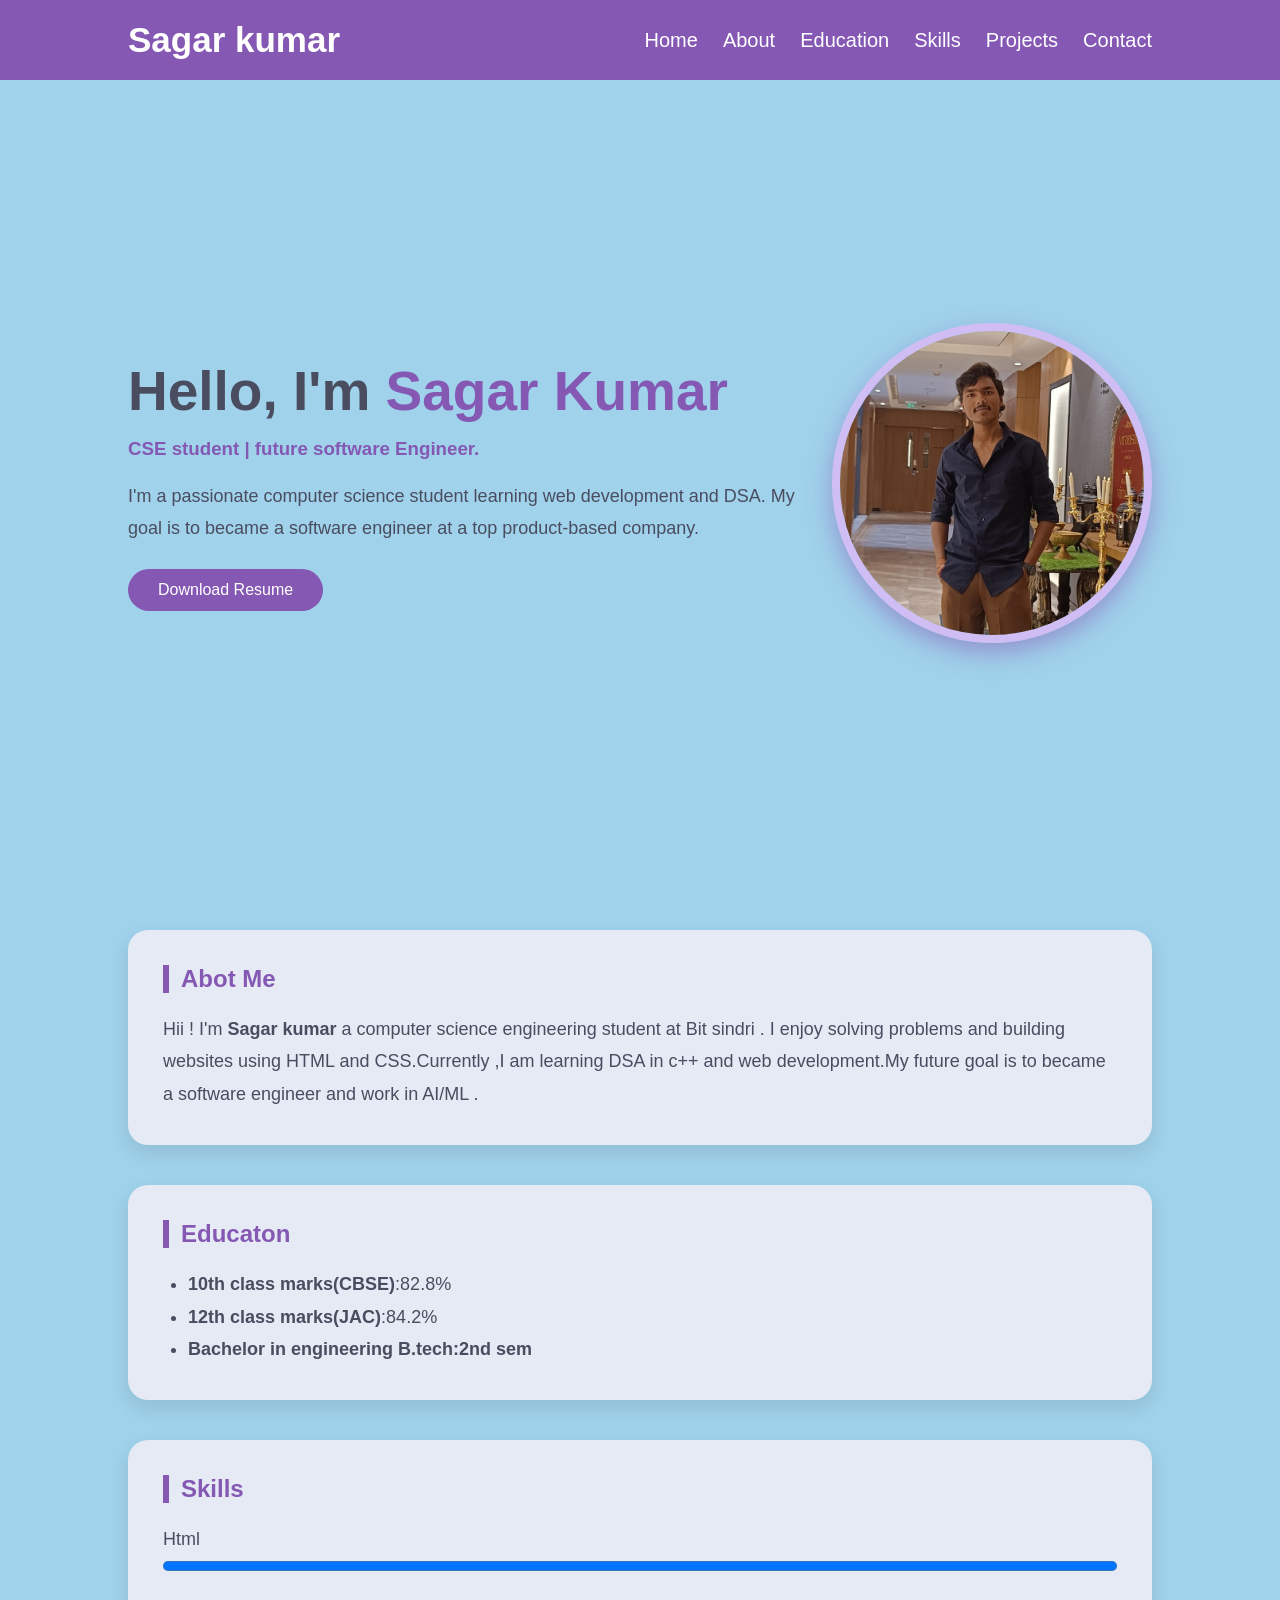
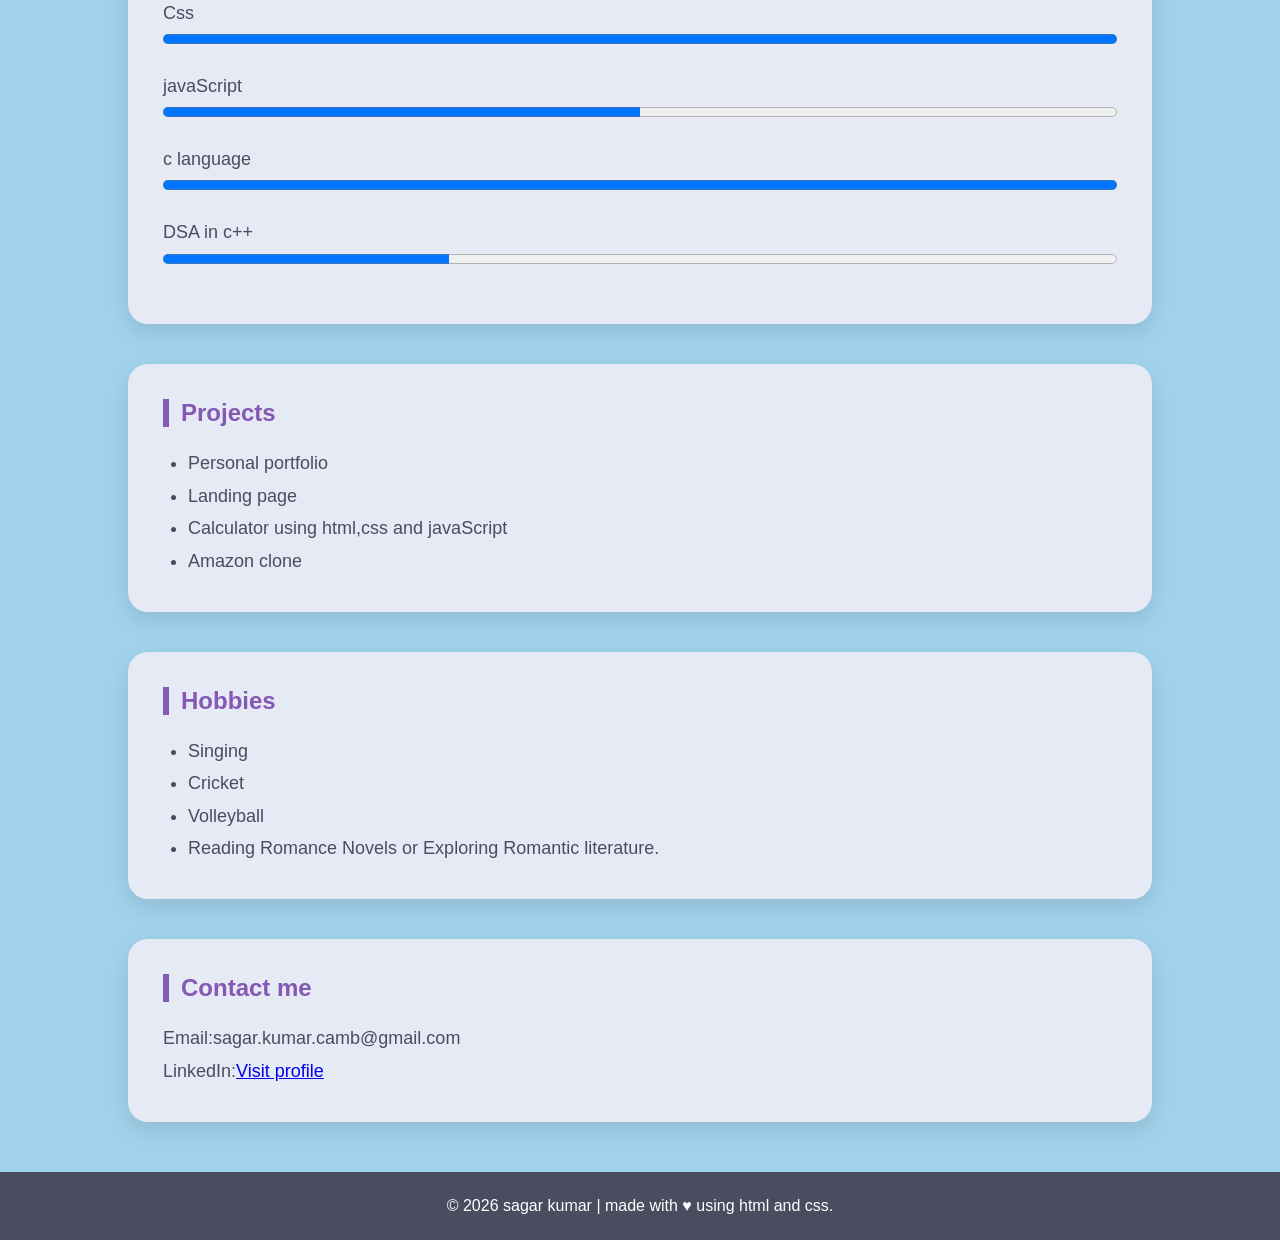
==== index.html @ ca2db668 "Rename index.HTML to index.html" ====
<!DOCTYPE html>
<html lang="en">
<head>
    <meta charset="UTF-8">
    <meta name="viewport" content="width=device-width, initial-scale=1.0">
    <title>Personal portfolio</title>
    <link rel="stylesheet" href="style3.css">
</head>
<body>
    <header>
        <nav>
         <h2 class="logo">Sagar kumar</h2>
         <ul>
            <li><a href="#">Home</a></li>
            <li><a href="#about">About</a></li>
            <li><a href="#education">Education</a></li>
            <li><a href="#skills">Skills</a></li>
            <li><a href="#projects">Projects</a></li>
            <li><a href="#contact">Contact</a></li>
         </ul>
        </nav>
    </header>
    <section class="hero">
            <div class="left">
                <h1>Hello, I'm <span>Sagar Kumar</span></h1>
                <h3>CSE student | future software Engineer.</h3>
                <p>
                    I'm a passionate computer science student learning  web development and DSA. My goal is to became a software engineer at a top product-based company.
                </p>
                <a href="#" class="btn">Download Resume</a>
            </div>
            <div class="right">
                <img  src="sagar4.jpeg" alt="sagar">
            </div>
    </section>
    <section id="about" class="card">
        <h2>Abot Me</h2>
        <p>Hii ! I'm <b>Sagar kumar</b> a computer science engineering student at Bit sindri . I enjoy solving problems  and building websites using HTML and CSS.Currently ,I am learning DSA in c++ and web development.My future goal is to became a software engineer and work in AI/ML .</p>
    </section>
    <section id="educcation" class="card">
        <h2>Educaton</h2>
        <ul>
            <li><b>10th class marks(CBSE)</b>:82.8%</li>
            <li><b>12th class marks(JAC)</b>:84.2%</li>
            <li><b>Bachelor in engineering B.tech:2nd sem</b></li>
        </ul>
    </section>
    <section id="skills" class="card">
        <h2>Skills</h2>
        <div class="skills">
            <p>Html</p>
            <progress max="100" value="100"></progress>
        </div>
        <div class="skills">
            <p>Css</p>
            <progress max="100" value="100"></progress>
        </div>
        <div class="skills">
            <p>javaScript</p>
            <progress max="100" value="50"></progress>
        </div>
        <div class="skills">
            <p>c language</p>
            <progress max="100" value="100"></progress>
        </div>
        <div class="skills">
            <p>DSA in c++</p>
            <progress max="100" value="30"></progress>
        </div>
    </section>
    <section id="projects" class="card">
        <h2>Projects</h2>
        <ul>
            <li>Personal  portfolio</li>
            <li>Landing page</li>
            <li>Calculator using html,css and javaScript</li>
            <li>Amazon clone</li>
        </ul>
    </section>
    <section id="hobbies" class="card">
        <h2>Hobbies</h2>
        <ul>
            <li>Singing</li>
            <li>Cricket</li>
            <li>Volleyball</li>
            <li>Reading Romance Novels or Exploring Romantic literature.</li>
        </ul>
    </section>
    <section id="contact" class="card">
        <h2>Contact me</h2>
         <p>Email:sagar.kumar.camb@gmail.com</p>
         <p>LinkedIn:<a a href="https://www.linkedin.com/in/sagar-kumar-307b8438a/">Visit profile</a></p>
    </section>
    <footer>
        <p>&copy; 2026  sagar kumar | made with &hearts; using html and css.</p>
    </footer>
</body>
</html>
---- style3.css ----
*{
    padding:0;
    margin:0;
    box-sizing:border-box;
    font-family:'popins',sans-serif;
    scroll-behavior:smooth;
}
body{
    color:#494D5F;
    background-color:#A0D2EB;
}
nav{
    display:flex;
    justify-content:space-between;
    align-items:center;
    padding:20px 10%;
    background-color:#8458B3;
}
.logo{
    color:white;
    font-size:35px;
    font-weight:bold;
}
nav ul{
    display:flex;
    list-style:none;
}
nav ul li{
    margin-left:25px;
}
nav ul li a{
    color:white;
    text-decoration:none;
    font-size:20px;
}
nav ul li a:hover{
    transform:scale(1.2);
    color:#D0BDF4;
}
.hero{
    display:flex;
    justify-content:space-between;
    align-items:center;
    padding:70px 10%;
    min-height:90vh;
}
.left h1{
    font-size:55px;
    margin-bottom:15px;
}
.left span{
    color:#8458B3;
}
.left h3{
    color:#8458B3;
    margin-bottom:20px;
}
.left p{
    line-height:1.8;
    font-size:18px;
}
.btn{
    display:inline-block;
    margin-top:25px;
    padding:12px 30px;
    color:white;
    background-color:#8458B3;
    text-decoration:none;
    border-radius:30px;
    transition:.3s;
}
.btn:hover{
    background-color:#494D5F;
}
.right{
    width:40%;
    text-align:center;
}
.right img{
    width:320px;
    height:320px;
    object-fit:cover;
    border-radius:50%;
    border:8px solid #D0BDF4;
    box-shadow: 0 10px 25px rgba(132,88,179,.5);
}
.right img:hover{
    box-shadow: 0 10px 25px rgba(132,88,179,1);
}
.card{
    width:80%;
    margin:40px  auto;
    background-color: #E5EAF5;
    padding:35px;
    border-radius:20px;
    box-shadow:0 8px 20px rgba(0,0,0,0.1);
    transition:.3s;
}
.card:hover{
    transform:scale(1.05);
}
.card h2{
    color:#8458B3;
    margin-bottom:20px;
    border-left:6px solid #8458B3;
    padding-left:12px;
}
.card p,.card li{
    font-size:18px;
    line-height:1.8;
}
.card ul{
    padding-left:25px;
}
.skills{
    margin:20px 0;
}
progress{
    width:100%;
    height:20px;
}
footer{
    background-color:#494D5F;
    color:white;
    text-align:center;
    padding:25px;
    margin-top:50px;
}
@media(max-width:768px) {
    nav{
        flex-direction:column;
    }
    nav ul{
        margin-top:15px;
        flex-wrap:wrap;
        justify-content:center;
    }
    .hero{
        flex-direction: column-reverse;
        text-align: center;
    }
    .left,.right{
        width:100%;
    }
    .left h1{
        font-size:40px;
    }
    .right img{
        width:250px;
        height:250px;
        margin-bottom:30px;
    }
    .card{
        width:90%;
    }
}
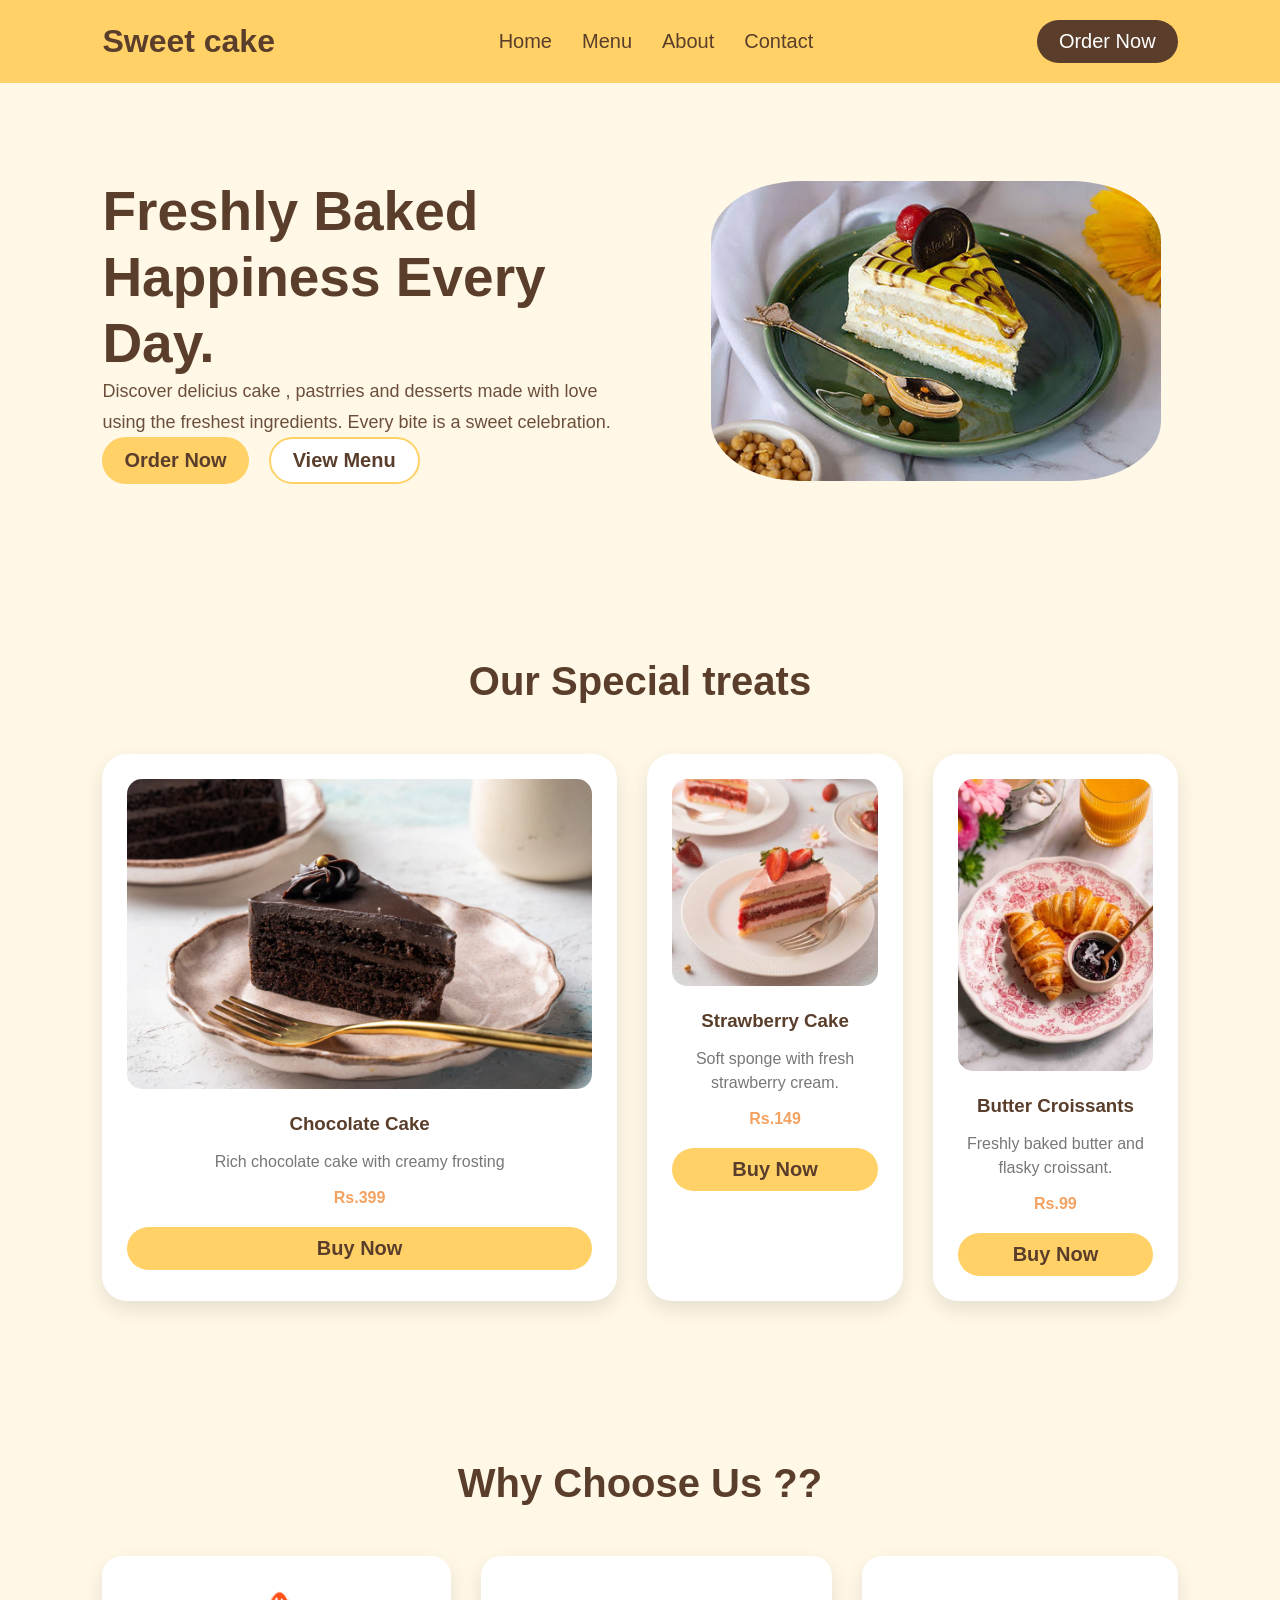
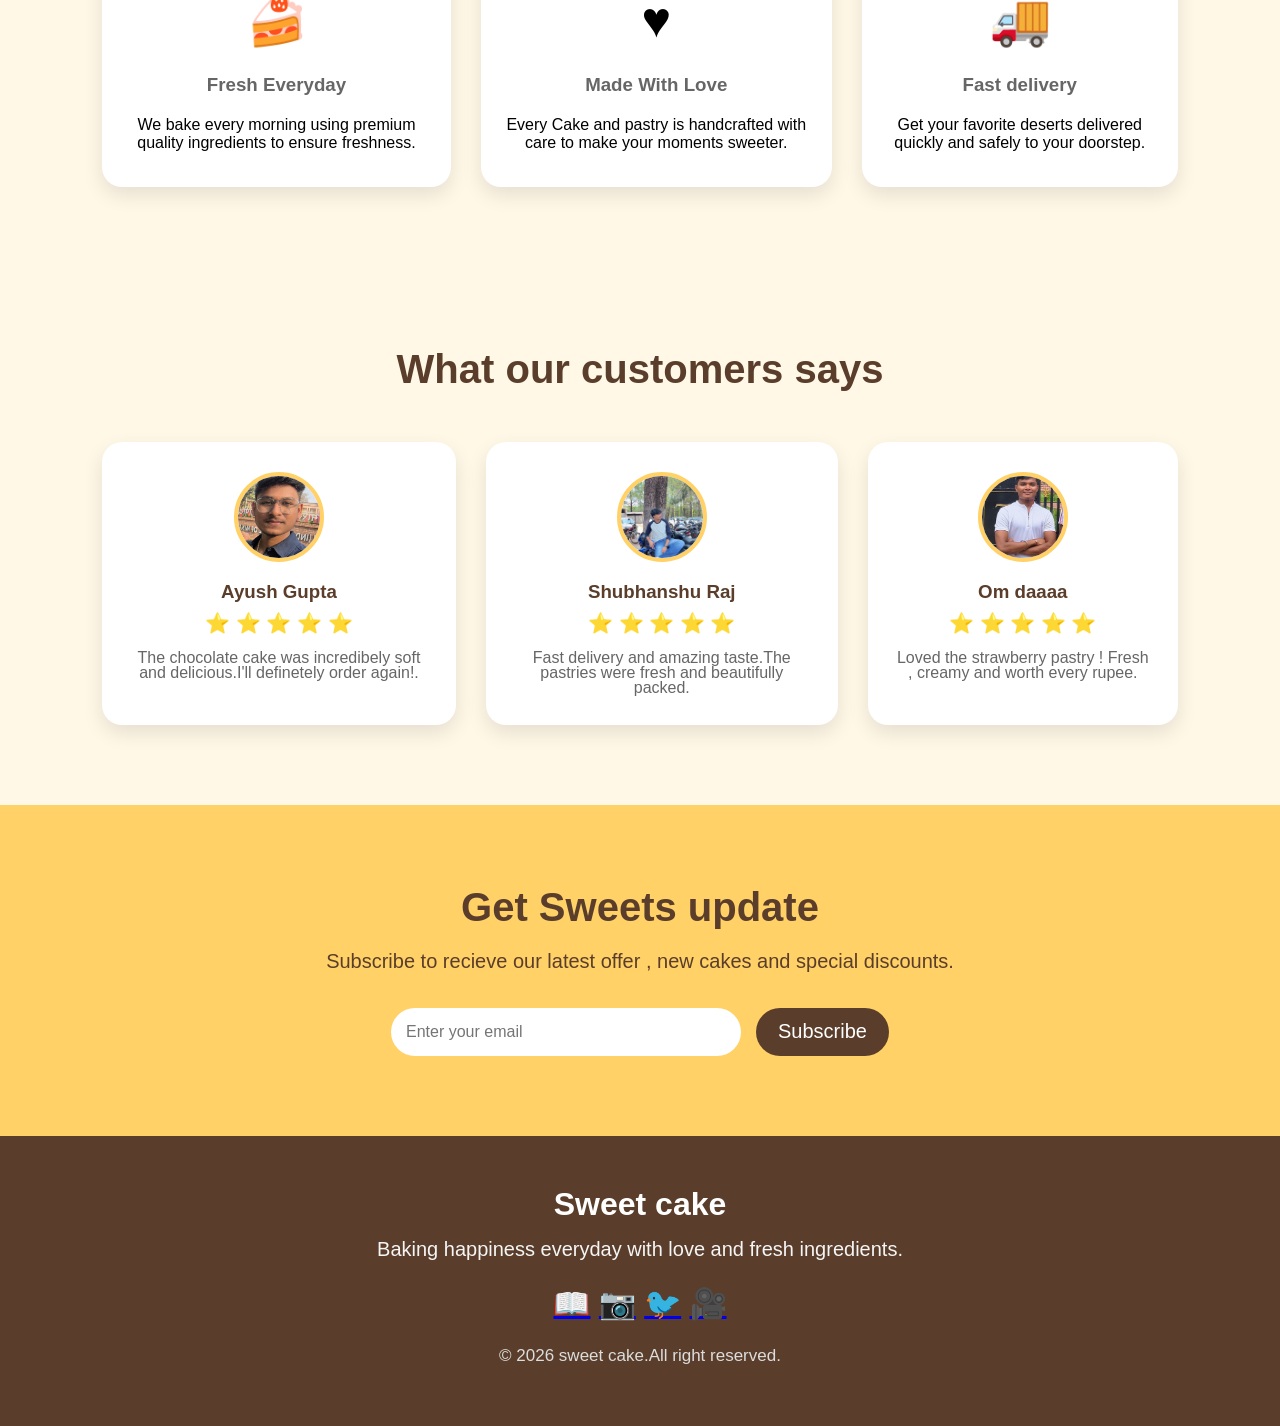
==== commit eb501ca3: "Updated website" ====
--- a/index.html
+++ b/index.html
@@ -3,96 +3,129 @@
 <head>
     <meta charset="UTF-8">
     <meta name="viewport" content="width=device-width, initial-scale=1.0">
-    <title>Personal portfolio</title>
-    <link rel="stylesheet" href="style3.css">
+    <title>Bakery</title>
+    <link rel="stylesheet" href="style.CSS">
 </head>
 <body>
-    <header>
-        <nav>
-         <h2 class="logo">Sagar kumar</h2>
-         <ul>
-            <li><a href="#">Home</a></li>
-            <li><a href="#about">About</a></li>
-            <li><a href="#education">Education</a></li>
-            <li><a href="#skills">Skills</a></li>
-            <li><a href="#projects">Projects</a></li>
-            <li><a href="#contact">Contact</a></li>
-         </ul>
-        </nav>
-    </header>
-    <section class="hero">
-            <div class="left">
-                <h1>Hello, I'm <span>Sagar Kumar</span></h1>
-                <h3>CSE student | future software Engineer.</h3>
-                <p>
-                    I'm a passionate computer science student learning  web development and DSA. My goal is to became a software engineer at a top product-based company.
-                </p>
-                <a href="#" class="btn">Download Resume</a>
-            </div>
-            <div class="right">
-                <img  src="sagar4.jpeg" alt="sagar">
-            </div>
-    </section>
-    <section id="about" class="card">
-        <h2>Abot Me</h2>
-        <p>Hii ! I'm <b>Sagar kumar</b> a computer science engineering student at Bit sindri . I enjoy solving problems  and building websites using HTML and CSS.Currently ,I am learning DSA in c++ and web development.My future goal is to became a software engineer and work in AI/ML .</p>
-    </section>
-    <section id="educcation" class="card">
-        <h2>Educaton</h2>
-        <ul>
-            <li><b>10th class marks(CBSE)</b>:82.8%</li>
-            <li><b>12th class marks(JAC)</b>:84.2%</li>
-            <li><b>Bachelor in engineering B.tech:2nd sem</b></li>
-        </ul>
-    </section>
-    <section id="skills" class="card">
-        <h2>Skills</h2>
-        <div class="skills">
-            <p>Html</p>
-            <progress max="100" value="100"></progress>
+  <nav>
+    <h2 class="logo">Sweet cake</h2>
+    <ul>
+        <li><a href="#">Home</a></li>
+        <li><a href="#menu">Menu</a></li>
+        <li><a href="#about">About</a></li>
+        <li><a href="#contact">Contact</a></li>
+    </ul>
+    <button>Order Now</button>
+  </nav>
+  <section class="hero">
+    <div class="hero-text">
+        <h1>
+            Freshly Baked <br> 
+            Happiness Every Day.
+        </h1>
+        <p>
+            Discover delicius cake , pastrries and desserts made with love using the freshest ingredients. Every bite is a sweet celebration.
+        </p>
+    <div class="hero-btn">
+        <button class="btn1">Order Now</button>
+        <button class="btn2">View Menu</button>
+    </div>
+    </div>
+    <div class="hero-img">
+        <img src="pastry.jpg" alt="pastry">
+    </div>
+  </section>
+  <section class="featured">
+    <h2>Our Special treats</h2>
+    <div class="cards">
+        <div class="card">
+        <img src="choco.webp" alt="chocolate flavour">
+        <h3>Chocolate Cake</h3>
+        <p>Rich chocolate cake  with creamy frosting</p>
+        <h4>Rs.399</h4>
+        <button>Buy Now</button>
+    </div>
+    <div class="card">
+        <img src="strawberry.jpg" alt="Strawberry flavour">
+        <h3>Strawberry Cake</h3>
+        <p>Soft sponge with fresh strawberry cream.</p>
+        <h4>Rs.149</h4>
+        <button>Buy Now</button>
+    </div>
+    <div class="card">
+        <img src="butter.jpg" alt="Croissant">
+        <h3>Butter Croissants</h3>
+        <p>Freshly baked butter and flasky croissant.</p>
+        <h4>Rs.99</h4>
+        <button>Buy Now</button>
+    </div>
+    </div>
+  </section>
+  <section class="why-us">
+    <h2>Why Choose Us ??</h2>
+    <div class="features">
+        <div class="features-box">
+            <div class="icon">&#127856</div>
+            <h3>Fresh Everyday</h3>
+            <p> We bake every morning using  premium quality ingredients to ensure freshness.</p>
         </div>
-        <div class="skills">
-            <p>Css</p>
-            <progress max="100" value="100"></progress>
+        <div class="features-box">
+            <div class="icon">&hearts;</div>
+            <h3>Made With Love</h3>
+            <p> Every Cake and pastry is handcrafted with care to make your moments sweeter.</p>
         </div>
-        <div class="skills">
-            <p>javaScript</p>
-            <progress max="100" value="50"></progress>
+        <div class="features-box">
+            <div class="icon">&#128666</div>
+            <h3>Fast delivery</h3>
+            <p> Get your favorite deserts delivered quickly and safely to your doorstep.</p>
         </div>
-        <div class="skills">
-            <p>c language</p>
-            <progress max="100" value="100"></progress>
+    </div>
+  </section>
+  <section class="review">
+     <h2>What our customers says</h2>
+     <div class="review-container">
+        <div class="review-card">
+            <img src="ayy.jpeg" alt="ayush">
+            <h3>Ayush Gupta</h3>
+            <div class="stars">⭐ ⭐ ⭐ ⭐ ⭐</div>
+            <p>The chocolate cake was incredibely soft and delicious.I'll definetely order again!.</p>
         </div>
-        <div class="skills">
-            <p>DSA in c++</p>
-            <progress max="100" value="30"></progress>
+        <div class="review-card">
+            <img src="shh.jpeg" alt="shubhanshu">
+            <h3>Shubhanshu Raj</h3>
+            <div class="stars">⭐ ⭐ ⭐ ⭐ ⭐</div>
+            <p>Fast delivery and amazing taste.The pastries were fresh and  beautifully packed.</p>
         </div>
-    </section>
-    <section id="projects" class="card">
-        <h2>Projects</h2>
-        <ul>
-            <li>Personal  portfolio</li>
-            <li>Landing page</li>
-            <li>Calculator using html,css and javaScript</li>
-            <li>Amazon clone</li>
-        </ul>
-    </section>
-    <section id="hobbies" class="card">
-        <h2>Hobbies</h2>
-        <ul>
-            <li>Singing</li>
-            <li>Cricket</li>
-            <li>Volleyball</li>
-            <li>Reading Romance Novels or Exploring Romantic literature.</li>
-        </ul>
-    </section>
-    <section id="contact" class="card">
-        <h2>Contact me</h2>
-         <p>Email:sagar.kumar.camb@gmail.com</p>
-         <p>LinkedIn:<a a href="https://www.linkedin.com/in/sagar-kumar-307b8438a/">Visit profile</a></p>
-    </section>
-    <footer>
-        <p>&copy; 2026  sagar kumar | made with &hearts; using html and css.</p>
-    </footer>
+        <div class="review-card">
+            <img src="omm.jpeg" alt="Om">
+            <h3>Om  daaaa</h3>
+            <div class="stars">⭐ ⭐ ⭐ ⭐ ⭐</div>
+            <p>Loved the strawberry pastry ! Fresh , creamy and worth every rupee.</p>
+        </div>
+     </div>
+  </section>
+  <section class="newsletter">
+    <h2>Get Sweets update</h2>
+    <p>
+        Subscribe to recieve our latest offer , new cakes and special  discounts.
+    </p>
+    <div class="subscribe-box">
+        <input type="email" placeholder="Enter your email">
+        <button>Subscribe</button>
+    </div>
+  </section>
+  <footer>
+    <h2>Sweet cake</h2>
+    <p>Baking happiness everyday with love and fresh ingredients.</p>
+    <div class="social-icons">
+        <a href="#">&#128214</a>
+        <a href="#">&#128247</a>
+        <a href="#">&#128038</a>
+        <a href="#">&#127909</a>
+    </div>
+    <p class="copyright">
+        &copy; 2026 sweet cake.All  right reserved.
+    </p>
+  </footer>
 </body>
 </html>
--- a/style.CSS
+++ b/style.CSS
@@ -0,0 +1,322 @@
+*{
+    margin:0;
+    padding:0;
+    box-sizing:border-box;
+    font-family:'poppins',sans-serif;
+}
+body{
+    background-color:#FFF8E7;
+}
+nav{
+    display:flex;
+    justify-content:space-between;
+    align-items:center;
+    padding:20px 8%;
+    background-color:#FFD166;
+}
+.logo{
+    color:#5A3E2B;
+    font-size:32px;
+}
+nav ul{
+    display:flex;
+    list-style:none;
+}
+nav ul li{
+    margin:0 15px;
+    font-size:20px;
+}
+nav ul li a{
+    text-decoration:none;
+    color:#5A3E2B;
+    font-weight:500;
+}
+button{
+    padding:10px 22px;
+    border:none;
+    border-radius:25px;
+    color:white;
+    background-color:#5A3E2B;
+    cursor:pointer;
+    font-size:20px;
+    transition:.3s;
+}
+button:hover{
+    background-color:#F4A261;
+    transform:scale(1.05);
+}
+.hero{
+    display:flex;
+    justify-content:space-between;
+    align-items:center;
+    padding:70px 8%;
+}
+.hero-text{
+    width:50%;
+}
+.hero-text h1{
+    font-size:55px;
+    color:#5A3E2B;
+    line-height:1.2;
+}
+.hero-text{
+    margin:25px 0;
+    color:#6B4F3B;
+    font-size:18px;
+    line-height:1.7;
+}
+.hero-btn{
+    display:flex;
+    gap:20px;
+}
+.btn1{
+    color:#5A3E2B;
+    background:#FFD166;
+    font-weight:bold;
+}
+.btn1:hover{
+    background-color:#F4A261;
+}
+.btn2{
+    font-weight:bold;
+    color:#5A3E2B;
+    background-color:white;
+    border:2px solid #FFD166;
+}
+.btn2:hover{
+    background-color:#FFD166;
+}
+.hero-img{
+    display:flex;
+    width:45%;
+    justify-content:center;
+}
+.hero-img img{
+    width:450px;
+    max-width:100%;
+    border-radius:20%;
+}
+.featured{
+    padding:80px 8%;
+    text-align:center;
+}
+.featured h2{
+    color:#5A3E2B;
+    font-size:40px;
+    margin-bottom:50px;
+}
+.cards{
+    display:flex;
+    justify-content:space-between;
+    gap:30px;
+}
+.card{
+    background:white;
+    border-radius:25px;
+    padding:25px;
+    box-shadow:0 8px 20px rgba(0,0,0,0.1);
+    transition:.3s;
+}
+.card:hover{
+    transform:translateY(-10px);
+}
+.card img{
+    width:100%;
+    border-radius:15px;
+    margin-bottom:20px;
+}
+.card h3{
+   color:#5A3E2B;
+   margin-bottom:15px;
+}
+.card p{
+    color:#777;
+    margin-bottom:15px;
+    line-height:1.5;
+}
+.card h4{
+    color:#F4A261;
+    margin-bottom:20px;
+}
+.card button{
+    width:100%;
+    color:#5A3E2B;
+    background:#FFD166;
+    font-weight:bold;
+}
+.card button:hover{
+    background-color:#F4A261;
+}
+.why-us{
+    background-color:#FFF8E7;
+    padding:80px 8%;
+    text-align:center;
+}
+.why-us h2{
+    font-size:40px;
+    color:#5A3E2B;
+    margin-bottom:50px;
+}
+.features{
+    display:flex;
+    justify-content:space-between;
+    gap:30px;
+}
+.features-box{
+    background:white;
+    padding:35px 25px;
+    border-radius:20px;
+    box-shadow:0 8px 20px rgba(0,0,0,0.1); 
+    transition:0.3s;
+}
+.features-box:hover{
+    transform:translateY(-10px);
+}
+.icon{
+    font-size:50px;
+    margin-bottom:20px;
+}
+.features-box h3{
+    color:#666;
+    line-height:1.7;
+    margin-bottom:15px;
+}
+.review{
+    padding:80px  8%;
+    text-align:center;
+}
+.review h2{
+    font-size:40px;
+    color:#5A3E2B;
+    margin-bottom:50px;
+}
+.review-container{
+    display:flex;
+    justify-content:space-between;
+    gap:30px;
+}
+.review-card{
+    background-color:#ffffff;
+    padding:30px 25px;
+    border-radius:20px;
+    box-shadow:0 8px 20px rgba(0,0,0,0.1);
+    transition:0.3s;
+}
+.review-card:hover{
+    transform:translateY(-10px);
+}
+.review-card img{
+    height:90px;
+    width:90px;
+    border-radius:50%;
+    object-fit:cover;
+    margin-bottom:15px;
+    border:4px solid  #FFD166;
+}
+.review-card h3{
+    color:#5A3E2B;
+    margin-bottom:8px;
+}
+.stars{
+    font-size:20px;
+    margin-bottom:15px;
+}
+.review-card p{
+    color:#666;
+    line-height:15px;
+}
+.newsletter{
+    background-color:#FFD166;
+    padding:80px 8%;
+    text-align:center;
+}
+.newsletter h2{
+    color:#5A3E2B;
+    font-size:40px;
+}
+.newsletter p{
+    margin:20px 0 35px;
+    color:#5A3E2B;
+    font-size:20px;
+}
+.subscribe-box{
+    display:flex;
+    justify-content:center;
+    gap:15px;
+    flex-wrap:wrap;
+}
+.subscribe-box input{
+    width:350px;
+    max-width:1000px;
+    padding:15px;
+    border:none;
+    border-radius:30px;
+    outline:none;
+    font-size:16px;
+}
+.subscribe-box button{
+    color:white;
+    background:#5A3E2B;
+}
+footer{
+    color:#ffffff;
+    background-color:#5A3E2B;
+    text-align:center;
+    padding:50px 8%;
+}
+footer h2{
+    font-size:32px;
+    margin-bottom:15px;
+}
+footer p{
+    font-size:20px;
+    color:#f5f5f5;
+    margin:10px 0;
+}
+.social-icons{
+    margin:25px 0;
+    font-size:30px;
+}
+.social-icons a:hover{
+    transform:scale(1.01);
+}
+.copyright{
+    margin-top:25px;
+    font-size:17px;
+    color:#ddd;
+}
+@media(max-width:768px){
+    nav{
+        flex-direction:column;
+        gap:15px;
+    }
+    nav ul{
+        flex-direction:column;
+        align-items:center;
+        gap:10px;
+    }
+    .hero{
+        flex-direction:column-reverse;
+        text-align:center;
+    }
+    .hero-text,.hero-img{
+        width:100%;
+    }
+    .hero-btn{
+        justify-content:center;
+        flex-wrap:wrap;
+    }
+    .cards,.features,.review-container{
+        flex-direction:column;
+    }
+    .card,.feature-box,.review-card{
+        width:100%;
+    }
+    .subscribe-box{
+        flex-direction:column;
+        align-items:center;
+    }
+    .subscribe-box input{
+        width:100%;
+    }
+}
